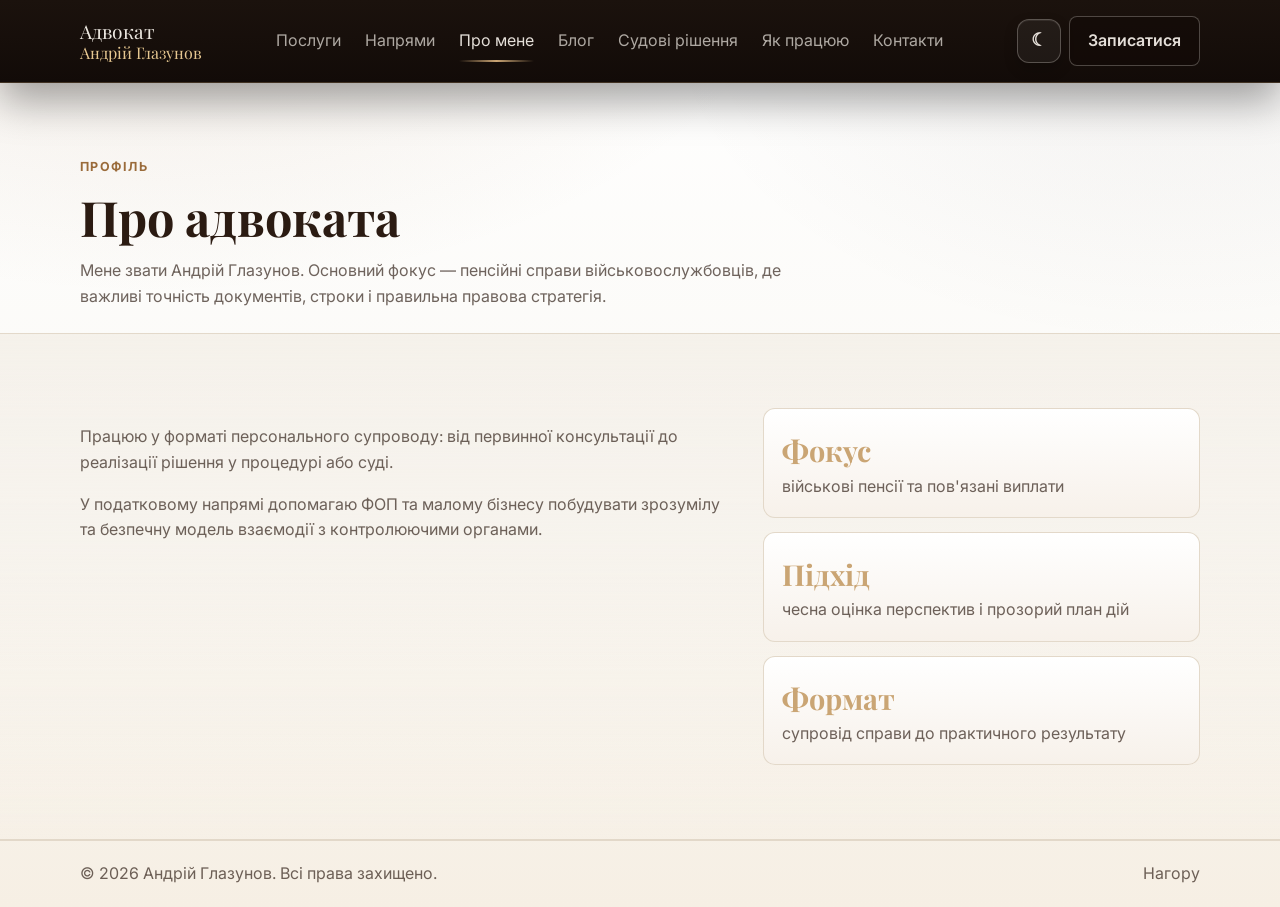
==== about.html @ ab592df2 "Add files via upload" ====
<!doctype html>
<html lang="uk">
<head>
  <meta charset="utf-8">
  <meta name="viewport" content="width=device-width, initial-scale=1">
  <title>Про мене | Андрій Глазунов</title>
  <meta name="description" content="Профіль адвоката Андрія Глазунова: фокус практики, підхід до роботи та професійні пріоритети.">
  <link rel="preconnect" href="https://fonts.googleapis.com">
  <link rel="preconnect" href="https://fonts.gstatic.com" crossorigin>
  <link href="https://fonts.googleapis.com/css2?family=Inter:wght@400;500;600;700&family=Playfair+Display:wght@600;700&display=swap" rel="stylesheet">
  <link rel="stylesheet" href="styles.css">
</head>
<body class="theme-day">
  <header class="header">
    <div class="container nav">
      <a href="index.html#top" class="brand">Адвокат<br><span>Андрій Глазунов</span></a>
      <nav class="menu" id="site-menu">
        <a href="services.html">Послуги</a>
        <a href="directions.html">Напрями</a>
        <a href="about.html" class="menu-active" aria-current="page">Про мене</a>
        <a href="blog.html">Блог</a>
        <a href="court-decisions.html">Судові рішення</a>
        <a href="process.html">Як працюю</a>
        <a href="contact.html">Контакти</a>
      </nav>
      <button class="menu-toggle" type="button" aria-label="Відкрити меню" aria-expanded="false" aria-controls="site-menu">⋯</button>
      <div class="nav-actions">
        <button class="btn btn-toggle" id="theme-toggle" type="button" aria-pressed="false" title="Перемкнути тему">Ніч</button>
        <a class="btn btn-light" href="contact.html">Записатися</a>
      </div>
    </div>
  </header>

  <main class="services-main" id="top">
    <section class="section services-hero">
      <div class="container services-intro">
        <p class="eyebrow">Профіль</p>
        <h1 class="services-title">Про адвоката</h1>
        <p class="services-lead">Мене звати Андрій Глазунов. Основний фокус — пенсійні справи військовослужбовців, де важливі точність документів, строки і правильна правова стратегія.</p>
      </div>
    </section>

    <section class="section muted">
      <div class="container about-grid">
        <div class="about-copy">
          <p>Працюю у форматі персонального супроводу: від первинної консультації до реалізації рішення у процедурі або суді.</p>
          <p>У податковому напрямі допомагаю ФОП та малому бізнесу побудувати зрозумілу та безпечну модель взаємодії з контролюючими органами.</p>
        </div>
        <div class="stats">
          <div>
            <strong>Фокус</strong>
            <span>військові пенсії та пов'язані виплати</span>
          </div>
          <div>
            <strong>Підхід</strong>
            <span>чесна оцінка перспектив і прозорий план дій</span>
          </div>
          <div>
            <strong>Формат</strong>
            <span>супровід справи до практичного результату</span>
          </div>
        </div>
      </div>
    </section>
  </main>

  <footer class="footer">
    <div class="container footer-inner">
      <p>&copy; <span id="year"></span> Андрій Глазунов. Всі права захищено.</p>
      <a href="#top">Нагору</a>
    </div>
  </footer>

  <script src="script.js"></script>
</body>
</html>
---- styles.css ----
:root {
  color-scheme: light;
  --accent: #9a6b3a;
  --accent-hover: #b07a42;
  --accent-2: #caa574;
  --ring: rgba(154, 107, 58, 0.35);
}

/* Day: dark header + light page */
body.theme-day {
  color-scheme: light;

  --page-text: #2b1b12;
  --page-muted: rgba(43, 27, 18, 0.68);
  --page-line: rgba(226, 215, 200, 0.95);
  --page-ink: #1a120d;

  --bg-a: #ffffff;
  --bg-b: #fbfaf7;
  --bg-c: #f6efe4;
  --bg-spot-1: rgba(154, 107, 58, 0.14);
  --bg-spot-2: rgba(43, 27, 18, 0.06);

  --surface: #ffffff;
  --surface-2: #f7f1ea;
  --border: rgba(226, 215, 200, 0.95);
  --shadow: rgba(43, 27, 18, 0.08);
  --shadow-soft: rgba(43, 27, 18, 0.06);

  --muted-band: rgba(243, 238, 230, 0.75);

  --hdr-bg: linear-gradient(180deg, #1b120d 0%, #120b08 100%);
  --hdr-border: rgba(202, 165, 116, 0.22);
  --hdr-text: rgba(246, 241, 234, 0.92);
  --hdr-muted: rgba(246, 241, 234, 0.68);
  --hdr-brand: rgba(246, 241, 234, 0.96);
  --hdr-brand-accent: #e7c891;
  --hdr-scrim: rgba(18, 11, 8, 0.62);
}

/* Night: dark header + darker page (still “two-tone” vs header) */
body.theme-night {
  color-scheme: dark;

  --page-text: rgba(246, 241, 234, 0.92);
  --page-muted: rgba(246, 241, 234, 0.68);
  --page-line: rgba(202, 165, 116, 0.18);
  --page-ink: rgba(246, 241, 234, 0.96);

  --bg-a: #0f0c0a;
  --bg-b: #15100d;
  --bg-c: #1b140f;
  --bg-spot-1: rgba(231, 200, 145, 0.10);
  --bg-spot-2: rgba(0, 0, 0, 0.35);

  --surface: rgba(255, 255, 255, 0.06);
  --surface-2: rgba(255, 255, 255, 0.085);
  --border: rgba(202, 165, 116, 0.18);
  --shadow: rgba(0, 0, 0, 0.45);
  --shadow-soft: rgba(0, 0, 0, 0.35);

  --muted-band: rgba(255, 255, 255, 0.04);

  --hdr-bg: linear-gradient(180deg, #120b08 0%, #0b0705 100%);
  --hdr-border: rgba(202, 165, 116, 0.22);
  --hdr-text: rgba(246, 241, 234, 0.92);
  --hdr-muted: rgba(246, 241, 234, 0.66);
  --hdr-brand: rgba(246, 241, 234, 0.96);
  --hdr-brand-accent: #e7c891;
  --hdr-scrim: rgba(18, 11, 8, 0.72);
}

* {
  box-sizing: border-box;
}

html {
  scroll-behavior: smooth;
}

body {
  margin: 0;
  font-family: Inter, Arial, sans-serif;
  color: var(--page-text);
  background:
    radial-gradient(1200px 700px at 12% -10%, var(--bg-spot-1), transparent 55%),
    radial-gradient(900px 600px at 92% 0%, var(--bg-spot-2), transparent 58%),
    linear-gradient(180deg, var(--bg-a) 0%, var(--bg-b) 46%, var(--bg-c) 100%);
  line-height: 1.6;
}

.container {
  width: min(1120px, calc(100% - 40px));
  margin: 0 auto;
}

.header {
  position: sticky;
  top: 0;
  z-index: 20;
  background: var(--hdr-bg);
  border-bottom: 1px solid var(--hdr-border);
  box-shadow: 0 18px 40px rgba(0, 0, 0, 0.35);
}

.nav {
  display: grid;
  grid-template-columns: auto 1fr auto;
  align-items: center;
  column-gap: 22px;
  min-height: 82px;
}

.brand {
  color: var(--hdr-brand);
  text-decoration: none;
  font-family: "Playfair Display", Georgia, serif;
  line-height: 1.05;
  font-size: 1.2rem;
}

.brand span {
  color: var(--hdr-brand-accent);
  font-size: 1rem;
}

.menu {
  display: flex;
  align-items: center;
  justify-content: center;
  min-width: 0;
  flex-wrap: wrap;
  gap: 24px;
}

.menu-toggle {
  display: none;
  width: 42px;
  height: 42px;
  border-radius: 10px;
  border: 1px solid rgba(246, 241, 234, 0.22);
  background: rgba(255, 255, 255, 0.06);
  color: var(--hdr-text);
  align-items: center;
  justify-content: center;
  font-size: 1.3rem;
  line-height: 1;
  cursor: pointer;
  transition: transform 0.24s ease, box-shadow 0.24s ease, border-color 0.24s ease;
}

.menu-toggle:hover {
  border-color: rgba(231, 200, 145, 0.45);
  transform: translateY(-2px) scale(1.02);
  box-shadow:
    0 12px 24px rgba(0, 0, 0, 0.28),
    inset 0 1px 0 rgba(255, 255, 255, 0.24),
    inset 0 -1px 0 rgba(0, 0, 0, 0.22);
}

.menu-toggle:focus-visible {
  outline: 2px solid rgba(231, 200, 145, 0.55);
  outline-offset: 2px;
}

.header .menu a {
  color: var(--hdr-muted);
  text-decoration: none;
  transition: color 0.2s ease;
}

.header .menu a:hover {
  color: var(--hdr-text);
}

.footer a {
  color: var(--page-muted);
  text-decoration: none;
  transition: color 0.2s ease;
}

.footer a:hover {
  color: var(--page-ink);
}

.btn {
  display: inline-flex;
  align-items: center;
  justify-content: center;
  border-radius: 8px;
  border: 1px solid transparent;
  text-decoration: none;
  font-weight: 600;
  padding: 11px 18px;
  transition: transform 0.24s ease, box-shadow 0.24s ease, border-color 0.24s ease, filter 0.24s ease, background 0.24s ease, color 0.24s ease;
  cursor: pointer;
  transform: translateY(0) scale(1);
}

.nav-actions {
  display: flex;
  align-items: center;
  justify-content: flex-end;
  gap: 8px;
  flex: 0 0 auto;
}

.btn-primary {
  background: linear-gradient(180deg, #a77440 0%, var(--accent) 55%, #8a5f34 100%);
  color: #fffaf3;
  box-shadow:
    0 10px 22px rgba(154, 107, 58, 0.26),
    inset 0 1px 0 rgba(255, 255, 255, 0.25),
    inset 0 -1px 0 rgba(78, 45, 20, 0.28);
}

.btn-primary:hover {
  background: linear-gradient(180deg, #b8834a 0%, var(--accent-hover) 55%, #965f33 100%);
  transform: translateY(-2px) scale(1.01);
  box-shadow:
    0 16px 32px rgba(154, 107, 58, 0.35),
    0 4px 10px rgba(0, 0, 0, 0.18),
    inset 0 1px 0 rgba(255, 255, 255, 0.35),
    inset 0 -1px 0 rgba(78, 45, 20, 0.34);
}

.btn-light {
  border-color: rgba(154, 107, 58, 0.35);
  color: var(--page-ink);
  background: rgba(255, 255, 255, 0.55);
}

.btn-light:hover,
.btn-ghost:hover {
  border-color: rgba(154, 107, 58, 0.65);
  color: var(--accent);
  transform: translateY(-2px) scale(1.01);
  box-shadow:
    0 14px 28px var(--shadow-soft),
    inset 0 1px 0 rgba(255, 255, 255, 0.32),
    inset 0 -1px 0 rgba(0, 0, 0, 0.08);
}

.btn-ghost {
  border-color: color-mix(in srgb, var(--page-line) 70%, transparent);
  color: var(--page-muted);
  background: color-mix(in srgb, var(--surface) 70%, transparent);
}

.header .btn-light {
  border-color: rgba(246, 241, 234, 0.26);
  color: var(--hdr-text);
  background: var(--hdr-scrim);
}

.header .btn-light:hover {
  border-color: rgba(231, 200, 145, 0.45);
  color: var(--hdr-text);
  transform: translateY(-2px) scale(1.01);
  box-shadow:
    0 14px 28px rgba(0, 0, 0, 0.28),
    inset 0 1px 0 rgba(255, 255, 255, 0.22),
    inset 0 -1px 0 rgba(0, 0, 0, 0.25);
}

.btn-toggle {
  width: 44px;
  min-width: 44px;
  height: 44px;
  padding: 0;
  border-radius: 12px;
  border-color: rgba(246, 241, 234, 0.26);
  color: var(--hdr-text);
  font-size: 1.12rem;
  font-weight: 700;
  line-height: 1;
  background: rgba(255, 255, 255, 0.05);
  box-shadow:
    inset 0 1px 0 rgba(255, 255, 255, 0.08),
    0 6px 14px rgba(0, 0, 0, 0.2);
}

.btn-toggle[aria-pressed="true"] {
  background: rgba(231, 200, 145, 0.14);
  border-color: rgba(231, 200, 145, 0.48);
  color: #f9deb0;
  box-shadow:
    inset 0 1px 0 rgba(255, 255, 255, 0.12),
    0 8px 18px rgba(0, 0, 0, 0.24);
}

.btn-toggle:hover {
  border-color: rgba(231, 200, 145, 0.45);
  transform: translateY(-1px);
  box-shadow:
    0 10px 20px rgba(0, 0, 0, 0.24),
    inset 0 1px 0 rgba(255, 255, 255, 0.1);
}

.btn-toggle:focus-visible {
  outline: 2px solid rgba(231, 200, 145, 0.55);
  outline-offset: 2px;
}

.btn:active,
.menu-toggle:active {
  transform: translateY(0) scale(0.99);
  box-shadow:
    inset 0 2px 6px rgba(0, 0, 0, 0.18),
    0 4px 10px rgba(0, 0, 0, 0.16);
}

.hero {
  padding: 64px 0 56px;
}

.hero-grid {
  display: grid;
  grid-template-columns: 1.15fr 0.85fr;
  gap: 34px;
  align-items: center;
}

.hero-copy {
  min-width: 0;
}

.hero-panel {
  position: relative;
  padding: 28px 28px 26px;
  border-radius: 18px;
  border: 1px solid var(--border);
  background:
    radial-gradient(900px 420px at 10% 0%, color-mix(in srgb, var(--accent-2) 18%, transparent), transparent 55%),
    linear-gradient(180deg, color-mix(in srgb, var(--surface) 92%, transparent) 0%, var(--surface) 55%, var(--surface-2) 100%);
  box-shadow: 0 26px 70px var(--shadow-soft);
  overflow: hidden;
}

.hero-panel::before {
  content: "";
  position: absolute;
  inset: 0;
  pointer-events: none;
  background: linear-gradient(135deg, rgba(231, 200, 145, 0.22), transparent 38%, transparent 62%, rgba(154, 107, 58, 0.10));
  opacity: 0.55;
}

.hero-panel > * {
  position: relative;
}

.hero-kicker {
  margin: -2px 0 14px;
  color: color-mix(in srgb, var(--page-text) 72%, transparent);
  font-weight: 650;
  letter-spacing: 0.02em;
}

.hero-title {
  margin: 0 0 14px;
  font-family: "Playfair Display", Georgia, serif;
  font-weight: 700;
  line-height: 1.08;
  font-size: clamp(2.2rem, 4.2vw, 3.7rem);
  letter-spacing: -0.02em;
}

.hero-subtitle {
  margin: 0 0 18px;
  max-width: 62ch;
  color: var(--page-muted);
  font-size: 1.05rem;
  line-height: 1.75;
}

.hero-chips {
  display: flex;
  flex-wrap: wrap;
  gap: 10px;
  margin: 0 0 18px;
}

.chip {
  display: inline-flex;
  align-items: center;
  gap: 8px;
  padding: 8px 12px;
  border-radius: 999px;
  border: 1px solid color-mix(in srgb, var(--border) 85%, transparent);
  background: color-mix(in srgb, var(--surface) 70%, transparent);
  color: color-mix(in srgb, var(--page-text) 78%, transparent);
  font-size: 0.92rem;
  font-weight: 600;
}

.hero-visual {
  justify-self: end;
  width: min(420px, 100%);
}

.hero-frame {
  position: relative;
  padding: 14px;
  border-radius: 20px;
  border: 1px solid color-mix(in srgb, var(--border) 90%, transparent);
  background:
    radial-gradient(500px 260px at 30% 10%, rgba(231, 200, 145, 0.22), transparent 60%),
    linear-gradient(180deg, var(--surface) 0%, var(--surface-2) 100%);
  box-shadow: 0 30px 80px var(--shadow);
}

.hero-frame::after {
  content: "";
  position: absolute;
  inset: 10px;
  border-radius: 16px;
  pointer-events: none;
  box-shadow: inset 0 0 0 1px color-mix(in srgb, var(--accent-2) 35%, transparent);
  opacity: 0.55;
}

.hero-frame img {
  display: block;
  width: 100%;
  height: min(560px, 72vh);
  object-fit: cover;
  object-position: center 18%;
  border-radius: 14px;
  filter: saturate(0.95) contrast(1.03);
}

.hero-frame-caption {
  display: flex;
  align-items: baseline;
  justify-content: space-between;
  gap: 12px;
  margin-top: 12px;
  padding: 0 6px 2px;
}

.hero-frame-name {
  font-family: "Playfair Display", Georgia, serif;
  font-weight: 700;
  letter-spacing: -0.01em;
  color: var(--page-ink);
}

.hero-frame-role {
  color: var(--page-muted);
  font-weight: 650;
  letter-spacing: 0.06em;
  text-transform: uppercase;
  font-size: 0.78rem;
}

.eyebrow {
  margin: 0 0 10px;
  color: var(--accent);
  letter-spacing: 0.12em;
  text-transform: uppercase;
  font-size: 0.78rem;
  font-weight: 700;
}

.services-intro h2 {
  margin-bottom: 12px;
}

.services-lead {
  max-width: 74ch;
  color: var(--page-muted);
  margin: 0;
}

.services-cards {
  margin-top: 22px;
}

.services-cards .card h3 {
  color: var(--page-ink);
}

h1,
h2,
h3 {
  margin: 0 0 14px;
  line-height: 1.22;
}

h1,
h2 {
  font-family: "Playfair Display", Georgia, serif;
  font-weight: 700;
}

h1 {
  font-size: clamp(2rem, 3.6vw, 3.3rem);
}

h2 {
  font-size: clamp(1.5rem, 2.8vw, 2.2rem);
}

.lead {
  max-width: 58ch;
  color: var(--page-muted);
  margin-bottom: 26px;
}

.hero-actions {
  display: flex;
  flex-wrap: wrap;
  gap: 12px;
}

.section {
  padding: 74px 0;
}

.muted {
  background: linear-gradient(180deg, var(--muted-band) 0%, transparent 100%);
  border-top: 1px solid var(--page-line);
  border-bottom: 1px solid var(--page-line);
}

.cards {
  margin-top: 26px;
  display: grid;
  grid-template-columns: repeat(2, 1fr);
  gap: 18px;
}

.card {
  padding: 24px;
  border: 1px solid var(--border);
  border-radius: 12px;
  background: var(--surface);
  box-shadow: 0 14px 34px var(--shadow-soft);
}

.card p {
  margin: 0;
  color: var(--page-muted);
}

.about-grid {
  display: grid;
  grid-template-columns: 1.2fr 0.8fr;
  gap: 28px;
}

.about-grid p,
.about-copy p {
  color: var(--page-muted);
}

.stats {
  display: grid;
  gap: 14px;
}

.stats div {
  background: linear-gradient(180deg, var(--surface) 0%, var(--surface-2) 100%);
  border: 1px solid var(--border);
  border-radius: 12px;
  padding: 18px;
}

.stats strong {
  display: block;
  font-size: 1.8rem;
  font-family: "Playfair Display", Georgia, serif;
  color: var(--accent-2);
}

.stats span {
  color: var(--page-muted);
}

.timeline {
  margin: 22px 0 0;
  padding-left: 0;
  list-style: none;
  border-left: 2px solid var(--ring);
}

.timeline li {
  position: relative;
  margin-left: 14px;
  padding: 0 0 18px 18px;
  color: var(--page-muted);
}

.timeline li::before {
  content: "";
  position: absolute;
  left: -23px;
  top: 8px;
  width: 10px;
  height: 10px;
  border-radius: 50%;
  background: linear-gradient(180deg, #b8834a 0%, var(--accent) 100%);
  box-shadow: 0 0 0 4px rgba(154, 107, 58, 0.12);
}

.contact {
  padding-bottom: 86px;
}

.contact-grid {
  display: grid;
  grid-template-columns: 1fr 1fr;
  gap: 28px;
}

.contacts {
  margin: 18px 0 0;
  padding-left: 18px;
  color: var(--page-muted);
}

.contacts a {
  color: var(--page-text);
}

.form {
  background: linear-gradient(180deg, var(--surface) 0%, var(--surface-2) 100%);
  border: 1px solid var(--border);
  border-radius: 12px;
  padding: 22px;
  box-shadow: 0 18px 46px var(--shadow);
}

.form label {
  display: block;
  color: var(--page-muted);
  font-size: 0.95rem;
  margin-bottom: 12px;
}

input,
textarea {
  margin-top: 6px;
  width: 100%;
  background: var(--surface);
  border: 1px solid var(--border);
  color: var(--page-text);
  border-radius: 8px;
  padding: 10px 12px;
  font: inherit;
}

input:focus,
textarea:focus {
  border-color: var(--accent);
  outline: none;
}

.form-note {
  min-height: 1.2rem;
  margin: 12px 0 0;
  font-size: 0.92rem;
  color: var(--page-muted);
}

.hp-field {
  position: absolute;
  width: 1px;
  height: 1px;
  padding: 0;
  margin: -1px;
  overflow: hidden;
  clip: rect(0, 0, 0, 0);
  white-space: nowrap;
  border: 0;
}

.footer {
  border-top: 1px solid var(--page-line);
  padding: 20px 0;
}

.footer-inner {
  display: flex;
  align-items: center;
  justify-content: space-between;
  gap: 16px;
}

.footer p {
  margin: 0;
  color: var(--page-muted);
}

.menu a.menu-active {
  color: var(--hdr-text);
  position: relative;
}

.menu a.menu-active::after {
  content: "";
  position: absolute;
  left: 0;
  right: 0;
  bottom: -8px;
  height: 2px;
  border-radius: 999px;
  background: linear-gradient(90deg, transparent, var(--accent-2), transparent);
}

.blog-main {
  min-height: 70vh;
}

.blog-hero {
  padding-bottom: 24px;
}

.blog-title {
  margin: 0 0 12px;
  font-family: "Playfair Display", Georgia, serif;
  font-size: clamp(2rem, 3.8vw, 3.2rem);
}

.blog-lead {
  max-width: 70ch;
  margin: 0;
  color: var(--page-muted);
}

.blog-grid {
  display: grid;
  grid-template-columns: repeat(2, 1fr);
  gap: 20px;
}

.blog-card {
  background: linear-gradient(180deg, var(--surface) 0%, var(--surface-2) 100%);
  border: 1px solid var(--border);
  border-radius: 14px;
  padding: 24px;
  box-shadow: 0 14px 34px var(--shadow-soft);
}

.blog-card h2 {
  margin: 0 0 10px;
  font-size: clamp(1.2rem, 2.3vw, 1.55rem);
}

.blog-card p {
  margin: 0 0 12px;
  color: var(--page-muted);
}

.blog-meta {
  margin: 0 0 8px;
  font-size: 0.86rem;
  letter-spacing: 0.06em;
  text-transform: uppercase;
  color: var(--accent);
  font-weight: 700;
}

.blog-link {
  color: var(--accent);
  text-decoration: none;
  font-weight: 700;
}

.blog-link:hover {
  color: var(--accent-hover);
}

.article-main {
  min-height: 70vh;
}

.article-wrap {
  max-width: 840px;
  background: linear-gradient(180deg, var(--surface) 0%, var(--surface-2) 100%);
  border: 1px solid var(--border);
  border-radius: 16px;
  padding: 26px;
  box-shadow: 0 18px 46px var(--shadow-soft);
}

.article-title {
  margin: 0 0 14px;
  font-family: "Playfair Display", Georgia, serif;
  font-size: clamp(1.9rem, 3.6vw, 3rem);
  line-height: 1.2;
  color: var(--page-ink);
}

.article-lead {
  margin: 0 0 20px;
  color: var(--page-muted);
  font-size: 1.06rem;
}

.article-wrap h2 {
  margin: 22px 0 8px;
  font-size: clamp(1.15rem, 2.2vw, 1.45rem);
}

.article-wrap p {
  margin: 0 0 8px;
  color: var(--page-muted);
}

.article-actions {
  margin-top: 22px;
  display: flex;
  gap: 10px;
  flex-wrap: wrap;
}

.services-main {
  min-height: 70vh;
}

.services-hero {
  padding-bottom: 24px;
}

.services-title {
  margin: 0 0 12px;
  font-family: "Playfair Display", Georgia, serif;
  font-size: clamp(2rem, 3.8vw, 3.2rem);
}

.services-section {
  padding-top: 8px;
}

.services-grid {
  display: grid;
  grid-template-columns: repeat(2, 1fr);
  gap: 20px;
}

.service-card {
  background: linear-gradient(180deg, var(--surface) 0%, var(--surface-2) 100%);
}

.service-card h2 {
  margin: 0 0 10px;
  font-size: clamp(1.2rem, 2.3vw, 1.55rem);
}

.service-card p {
  color: var(--page-muted);
}

.service-list {
  margin: 14px 0 0;
  padding-left: 20px;
  color: var(--page-muted);
}

.service-list li {
  margin-bottom: 7px;
}

.decisions-main {
  min-height: 70vh;
}

.decisions-grid {
  display: grid;
  grid-template-columns: repeat(2, 1fr);
  gap: 20px;
}

.decision-card h2 {
  margin: 0 0 10px;
  font-size: clamp(1.15rem, 2.2vw, 1.45rem);
}

.decision-card p {
  margin: 0 0 12px;
  color: var(--page-muted);
}

.services-cta {
  margin-top: 24px;
  padding: 22px;
  border: 1px solid var(--border);
  border-radius: 14px;
  background: linear-gradient(180deg, var(--surface) 0%, var(--surface-2) 100%);
  box-shadow: 0 14px 34px var(--shadow-soft);
  display: flex;
  align-items: center;
  justify-content: space-between;
  gap: 14px;
  flex-wrap: wrap;
  width: min(1120px, calc(100% - 40px));
  margin: 2rem auto 0;
}

.services-cta p {
  margin: 0;
  color: var(--page-muted);
  max-width: 70ch;
}

@media (max-width: 920px) {
  .nav {
    grid-template-columns: 1fr auto auto;
    position: relative;
    align-items: center;
    min-height: 72px;
    padding: 12px 0;
    column-gap: 10px;
  }

  .menu {
    display: none;
    position: absolute;
    top: calc(100% + 8px);
    right: 0;
    z-index: 25;
    width: min(320px, calc(100vw - 40px));
    flex-direction: column;
    gap: 2px;
    padding: 10px;
    border: 1px solid var(--hdr-border);
    border-radius: 12px;
    background: var(--hdr-bg);
    box-shadow: 0 18px 40px rgba(0, 0, 0, 0.35);
  }

  .menu.is-open {
    display: flex;
  }

  .header .menu a {
    padding: 8px 10px;
    border-radius: 8px;
  }

  .header .menu a:hover {
    background: rgba(255, 255, 255, 0.06);
  }

  .nav-actions {
    margin-left: 0;
  }

  .menu-toggle {
    display: inline-flex;
  }

  .header .btn-light {
    display: none;
  }

  .hero-grid,
  .about-grid,
  .contact-grid {
    grid-template-columns: 1fr;
  }

  .hero-visual {
    justify-self: stretch;
    width: 100%;
  }

  .hero-panel {
    padding: 22px 20px 20px;
  }

  .hero-frame img {
    height: 460px;
  }

  .cards {
    grid-template-columns: 1fr;
  }

  .blog-grid {
    grid-template-columns: 1fr;
  }

  .article-wrap {
    padding: 20px;
  }

  .services-grid {
    grid-template-columns: 1fr;
  }

  .decisions-grid {
    grid-template-columns: 1fr;
  }
}
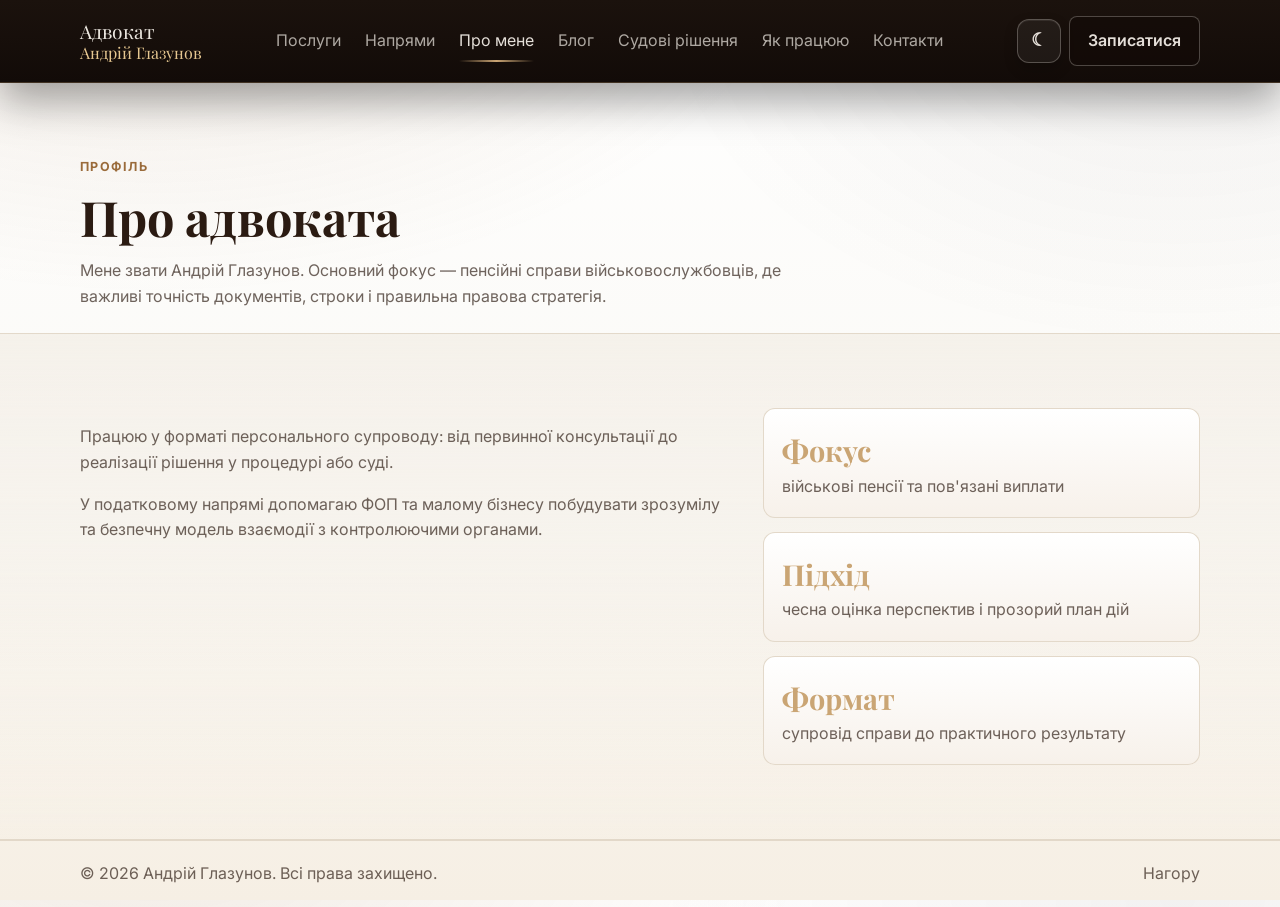
==== commit 9bd497d5: "Add files via upload" ====
--- a/about.html
+++ b/about.html
@@ -9,6 +9,8 @@
   <link rel="preconnect" href="https://fonts.gstatic.com" crossorigin>
   <link href="https://fonts.googleapis.com/css2?family=Inter:wght@400;500;600;700&family=Playfair+Display:wght@600;700&display=swap" rel="stylesheet">
   <link rel="stylesheet" href="styles.css">
+  <link rel="icon" href="images/znachok.png" type="image/png">
+  <link rel="apple-touch-icon" href="images/znachok.png">
 </head>
 <body class="theme-day">
   <header class="header">
--- a/styles.css
+++ b/styles.css
@@ -76,10 +76,14 @@
 
 html {
   scroll-behavior: smooth;
+  height: 100%;
 }
 
 body {
   margin: 0;
+  min-height: 100%;
+  display: flex;
+  flex-direction: column;
   font-family: Inter, Arial, sans-serif;
   color: var(--page-text);
   background:
@@ -89,6 +93,10 @@
   line-height: 1.6;
 }
 
+body > main {
+  flex: 1 0 auto;
+}
+
 .container {
   width: min(1120px, calc(100% - 40px));
   margin: 0 auto;
@@ -98,6 +106,7 @@
   position: sticky;
   top: 0;
   z-index: 20;
+  flex-shrink: 0;
   background: var(--hdr-bg);
   border-bottom: 1px solid var(--hdr-border);
   box-shadow: 0 18px 40px rgba(0, 0, 0, 0.35);
@@ -677,6 +686,8 @@
 }
 
 .footer {
+  flex-shrink: 0;
+  margin-top: auto;
   border-top: 1px solid var(--page-line);
   padding: 20px 0;
 }
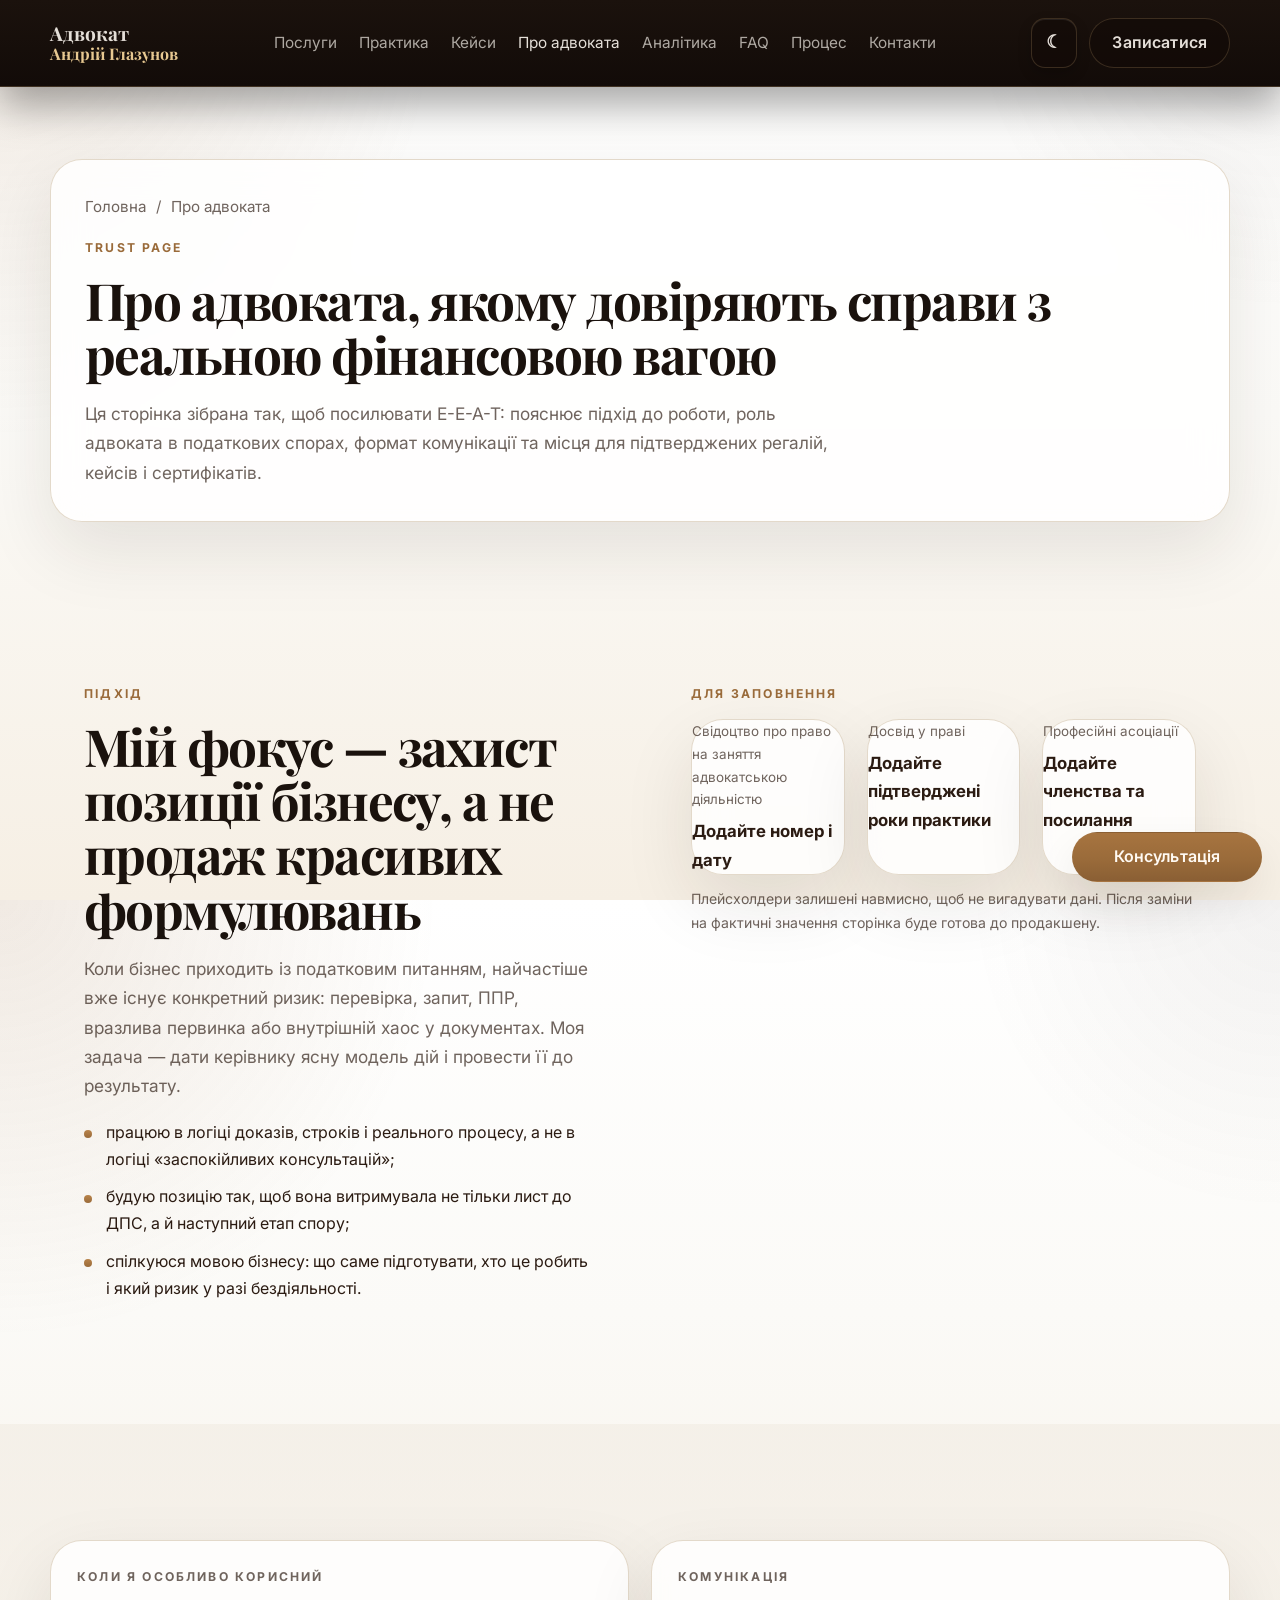
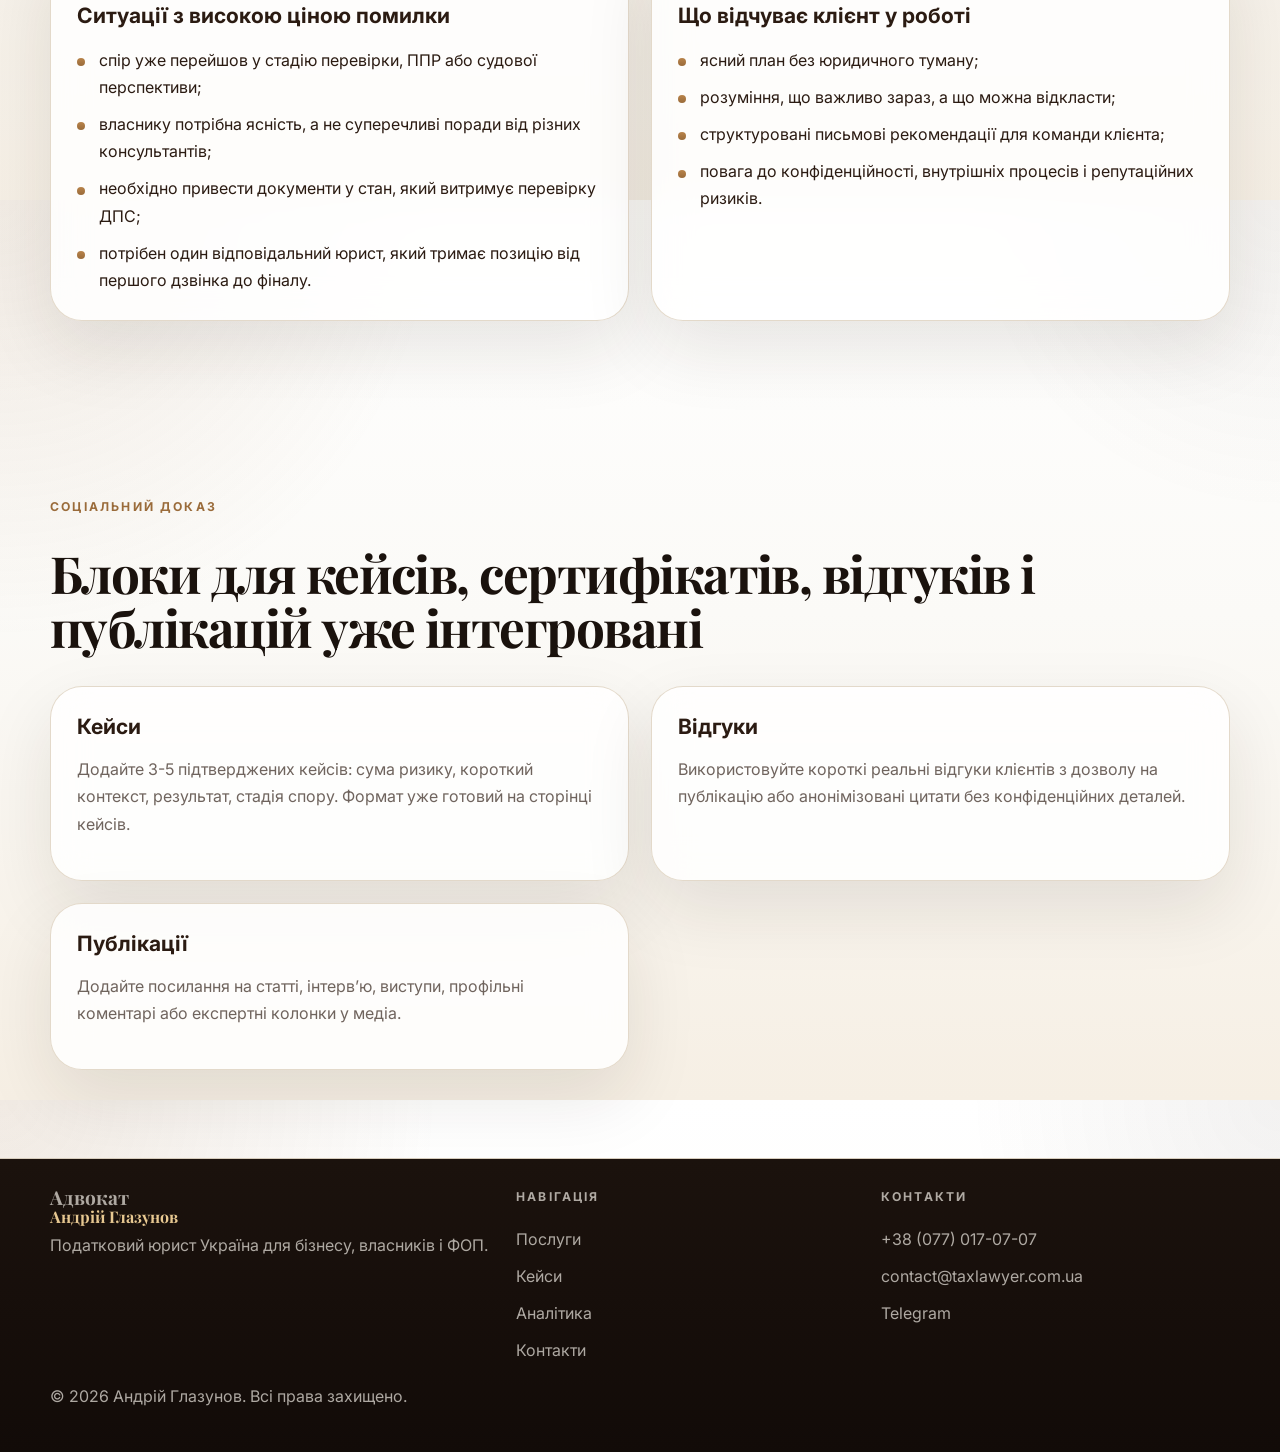
==== commit 5aafb07d: "Refresh the tax lawyer site for the 2026 launch. Align the public site with the new brand, theme con" ====
--- a/about.html
+++ b/about.html
@@ -3,64 +3,152 @@
 <head>
   <meta charset="utf-8">
   <meta name="viewport" content="width=device-width, initial-scale=1">
-  <title>Про мене | Андрій Глазунов</title>
-  <meta name="description" content="Профіль адвоката Андрія Глазунова: фокус практики, підхід до роботи та професійні пріоритети.">
+  <title>Про адвоката | Податковий юрист Україна</title>
+  <meta name="description" content="Про адвоката Андрія Глазунова: підхід до податкових спорів, робота з бізнесом, довіра, комунікація та блоки для сертифікатів, кейсів і професійних підтверджень.">
+  <meta name="robots" content="index,follow">
+  <link rel="canonical" href="https://taxlawyer.com.ua/about.html">
+  <meta property="og:locale" content="uk_UA">
+  <meta property="og:type" content="website">
+  <meta property="og:title" content="Про адвоката | Податковий юрист Україна">
+  <meta property="og:description" content="Підхід до податкових спорів, робота з власниками бізнесу та premium-комунікація без перевантаження формальностями.">
+  <meta property="og:url" content="https://taxlawyer.com.ua/about.html">
+  <meta property="og:image" content="https://taxlawyer.com.ua/images/advocate.jpg">
+  <meta property="twitter:card" content="summary_large_image">
+  <meta property="twitter:title" content="Про адвоката | Податковий юрист Україна">
+  <meta property="twitter:description" content="Довіра, процес і податкова стратегія для бізнесу та ФОП.">
+  <meta property="twitter:image" content="https://taxlawyer.com.ua/images/advocate.jpg">
   <link rel="preconnect" href="https://fonts.googleapis.com">
   <link rel="preconnect" href="https://fonts.gstatic.com" crossorigin>
-  <link href="https://fonts.googleapis.com/css2?family=Inter:wght@400;500;600;700&family=Playfair+Display:wght@600;700&display=swap" rel="stylesheet">
+  <link href="https://fonts.googleapis.com/css2?family=Inter:wght@400;500;600;700;800&family=Playfair+Display:wght@600;700&display=swap" rel="stylesheet">
   <link rel="stylesheet" href="styles.css">
   <link rel="icon" href="images/znachok.png" type="image/png">
   <link rel="apple-touch-icon" href="images/znachok.png">
+  <script type="application/ld+json">
+  {
+    "@context": "https://schema.org",
+    "@type": "LegalService",
+    "name": "Андрій Глазунов | Податковий адвокат",
+    "url": "https://taxlawyer.com.ua/about.html",
+    "telephone": "+380770170707",
+    "email": "contact@taxlawyer.com.ua",
+    "areaServed": ["Київ", "Україна"],
+    "description": "Податковий юрист Україна для бізнесу, власників та ФОП."
+  }
+  </script>
 </head>
-<body class="theme-day">
+<body class="premium-site theme-day">
+  <a class="skip-link" href="#main-content">Перейти до контенту</a>
+
   <header class="header">
     <div class="container nav">
-      <a href="index.html#top" class="brand">Адвокат<br><span>Андрій Глазунов</span></a>
-      <nav class="menu" id="site-menu">
+      <a href="index.html" class="brand">Адвокат<span>Андрій Глазунов</span></a>
+      <nav class="menu" id="site-menu" aria-label="Головна навігація">
         <a href="services.html">Послуги</a>
-        <a href="directions.html">Напрями</a>
-        <a href="about.html" class="menu-active" aria-current="page">Про мене</a>
-        <a href="blog.html">Блог</a>
-        <a href="court-decisions.html">Судові рішення</a>
-        <a href="process.html">Як працюю</a>
+        <a href="directions.html">Практика</a>
+        <a href="court-decisions.html">Кейси</a>
+        <a href="about.html" aria-current="page">Про адвоката</a>
+        <a href="blog.html">Аналітика</a>
+        <a href="faq.html">FAQ</a>
+        <a href="process.html">Процес</a>
         <a href="contact.html">Контакти</a>
       </nav>
-      <button class="menu-toggle" type="button" aria-label="Відкрити меню" aria-expanded="false" aria-controls="site-menu">⋯</button>
+      <button class="menu-toggle" type="button" aria-label="Відкрити меню" aria-expanded="false" aria-controls="site-menu">≡</button>
       <div class="nav-actions">
-        <button class="btn btn-toggle" id="theme-toggle" type="button" aria-pressed="false" title="Перемкнути тему">Ніч</button>
-        <a class="btn btn-light" href="contact.html">Записатися</a>
+        <button class="btn btn-toggle" id="theme-toggle" type="button" aria-pressed="false" aria-label="Увімкнути нічну тему" title="Увімкнути нічну тему">Ніч</button>
+        <a class="btn btn-light" href="contact.html#consultation-form">Записатися</a>
       </div>
     </div>
   </header>
 
-  <main class="services-main" id="top">
-    <section class="section services-hero">
-      <div class="container services-intro">
-        <p class="eyebrow">Профіль</p>
-        <h1 class="services-title">Про адвоката</h1>
-        <p class="services-lead">Мене звати Андрій Глазунов. Основний фокус — пенсійні справи військовослужбовців, де важливі точність документів, строки і правильна правова стратегія.</p>
+  <main id="main-content">
+    <section class="page-hero">
+      <div class="container">
+        <div class="panel">
+          <div class="breadcrumbs"><a href="index.html">Головна</a><span>/</span><span>Про адвоката</span></div>
+          <p class="eyebrow">Trust page</p>
+          <h1 class="page-title">Про адвоката, якому довіряють справи з реальною фінансовою вагою</h1>
+          <p class="page-lead">Ця сторінка зібрана так, щоб посилювати E-E-A-T: пояснює підхід до роботи, роль адвоката в податкових спорах, формат комунікації та місця для підтверджених регалій, кейсів і сертифікатів.</p>
+        </div>
       </div>
     </section>
 
-    <section class="section muted">
-      <div class="container about-grid">
-        <div class="about-copy">
-          <p>Працюю у форматі персонального супроводу: від первинної консультації до реалізації рішення у процедурі або суді.</p>
-          <p>У податковому напрямі допомагаю ФОП та малому бізнесу побудувати зрозумілу та безпечну модель взаємодії з контролюючими органами.</p>
+    <section class="section">
+      <div class="container profile-grid">
+        <div class="profile-panel">
+          <p class="eyebrow">Підхід</p>
+          <h2 class="section-title">Мій фокус — захист позиції бізнесу, а не продаж красивих формулювань</h2>
+          <p class="section-lead">Коли бізнес приходить із податковим питанням, найчастіше вже існує конкретний ризик: перевірка, запит, ППР, вразлива первинка або внутрішній хаос у документах. Моя задача — дати керівнику ясну модель дій і провести її до результату.</p>
+          <ul class="check-list">
+            <li>працюю в логіці доказів, строків і реального процесу, а не в логіці «заспокійливих консультацій»;</li>
+            <li>будую позицію так, щоб вона витримувала не тільки лист до ДПС, а й наступний етап спору;</li>
+            <li>спілкуюся мовою бізнесу: що саме підготувати, хто це робить і який ризик у разі бездіяльності.</li>
+          </ul>
         </div>
-        <div class="stats">
-          <div>
-            <strong>Фокус</strong>
-            <span>військові пенсії та пов'язані виплати</span>
+        <div class="profile-panel">
+          <p class="eyebrow">Для заповнення</p>
+          <div class="inline-grid">
+            <article class="trust-card">
+              <span class="trust-label">Свідоцтво про право на заняття адвокатською діяльністю</span>
+              <span class="trust-value">Додайте номер і дату</span>
+            </article>
+            <article class="trust-card">
+              <span class="trust-label">Досвід у праві</span>
+              <span class="trust-value">Додайте підтверджені роки практики</span>
+            </article>
+            <article class="trust-card">
+              <span class="trust-label">Професійні асоціації</span>
+              <span class="trust-value">Додайте членства та посилання</span>
+            </article>
           </div>
-          <div>
-            <strong>Підхід</strong>
-            <span>чесна оцінка перспектив і прозорий план дій</span>
-          </div>
-          <div>
-            <strong>Формат</strong>
-            <span>супровід справи до практичного результату</span>
-          </div>
+          <p class="placeholder-note">Плейсхолдери залишені навмисно, щоб не вигадувати дані. Після заміни на фактичні значення сторінка буде готова до продакшену.</p>
+        </div>
+      </div>
+    </section>
+
+    <section class="section section-soft">
+      <div class="container split-list">
+        <article class="resource-card">
+          <p class="eyebrow">Коли я особливо корисний</p>
+          <h3>Ситуації з високою ціною помилки</h3>
+          <ul class="article-list">
+            <li>спір уже перейшов у стадію перевірки, ППР або судової перспективи;</li>
+            <li>власнику потрібна ясність, а не суперечливі поради від різних консультантів;</li>
+            <li>необхідно привести документи у стан, який витримує перевірку ДПС;</li>
+            <li>потрібен один відповідальний юрист, який тримає позицію від першого дзвінка до фіналу.</li>
+          </ul>
+        </article>
+        <article class="resource-card">
+          <p class="eyebrow">Комунікація</p>
+          <h3>Що відчуває клієнт у роботі</h3>
+          <ul class="article-list">
+            <li>ясний план без юридичного туману;</li>
+            <li>розуміння, що важливо зараз, а що можна відкласти;</li>
+            <li>структуровані письмові рекомендації для команди клієнта;</li>
+            <li>повага до конфіденційності, внутрішніх процесів і репутаційних ризиків.</li>
+          </ul>
+        </article>
+      </div>
+    </section>
+
+    <section class="section">
+      <div class="container">
+        <div class="section-header">
+          <p class="eyebrow">Соціальний доказ</p>
+          <h2 class="section-title">Блоки для кейсів, сертифікатів, відгуків і публікацій уже інтегровані</h2>
+        </div>
+        <div class="services-grid">
+          <article class="resource-card">
+            <h3>Кейси</h3>
+            <p>Додайте 3-5 підтверджених кейсів: сума ризику, короткий контекст, результат, стадія спору. Формат уже готовий на сторінці кейсів.</p>
+          </article>
+          <article class="resource-card">
+            <h3>Відгуки</h3>
+            <p>Використовуйте короткі реальні відгуки клієнтів з дозволу на публікацію або анонімізовані цитати без конфіденційних деталей.</p>
+          </article>
+          <article class="resource-card">
+            <h3>Публікації</h3>
+            <p>Додайте посилання на статті, інтерв’ю, виступи, профільні коментарі або експертні колонки у медіа.</p>
+          </article>
         </div>
       </div>
     </section>
@@ -68,11 +156,34 @@
 
   <footer class="footer">
     <div class="container footer-inner">
-      <p>&copy; <span id="year"></span> Андрій Глазунов. Всі права захищено.</p>
-      <a href="#top">Нагору</a>
+      <div class="footer-grid">
+        <div>
+          <a href="index.html" class="brand">Адвокат<span>Андрій Глазунов</span></a>
+          <p>Податковий юрист Україна для бізнесу, власників і ФОП.</p>
+        </div>
+        <div>
+          <p class="eyebrow">Навігація</p>
+          <nav class="footer-nav" aria-label="Footer navigation">
+            <a href="services.html">Послуги</a>
+            <a href="court-decisions.html">Кейси</a>
+            <a href="blog.html">Аналітика</a>
+            <a href="contact.html">Контакти</a>
+          </nav>
+        </div>
+        <div>
+          <p class="eyebrow">Контакти</p>
+          <nav class="footer-nav" aria-label="Footer contacts">
+            <a href="tel:+380770170707">+38 (077) 017-07-07</a>
+            <a href="mailto:contact@taxlawyer.com.ua">contact@taxlawyer.com.ua</a>
+            <a href="https://t.me/taxlawyer_ua" target="_blank" rel="noopener noreferrer">Telegram</a>
+          </nav>
+        </div>
+      </div>
+      <p>&copy; <span data-current-year></span> Андрій Глазунов. Всі права захищено.</p>
     </div>
   </footer>
 
+  <a class="btn btn-primary floating-cta" href="contact.html#consultation-form">Консультація</a>
   <script src="script.js"></script>
 </body>
 </html>
--- a/styles.css
+++ b/styles.css
@@ -1006,3 +1006,991 @@
     grid-template-columns: 1fr;
   }
 }
+
+/* Premium 2026 refresh */
+body.premium-site {
+  --accent: #9a6b3a;
+  --accent-hover: #b07a42;
+  --accent-strong: #8a5f34;
+  --accent-soft: #f7f1ea;
+  --accent-2: #caa574;
+  --radius-xl: 32px;
+  --radius-lg: 24px;
+  --radius-md: 18px;
+  margin: 0;
+  color: var(--text);
+  background:
+    radial-gradient(circle at top left, rgba(154, 107, 58, 0.14), transparent 28%),
+    radial-gradient(circle at top right, rgba(43, 27, 18, 0.06), transparent 20%),
+    linear-gradient(180deg, var(--bg) 0%, var(--bg-soft) 46%, var(--bg-deep) 100%);
+  font-family: Inter, Arial, sans-serif;
+  line-height: 1.7;
+}
+
+body.premium-site.theme-day {
+  color-scheme: light;
+  --bg: #ffffff;
+  --bg-soft: #fbfaf7;
+  --bg-deep: #f6efe4;
+  --surface: rgba(255, 255, 255, 0.84);
+  --surface-strong: #ffffff;
+  --surface-soft: #f7f1ea;
+  --surface-dark: #1b120d;
+  --surface-dark-2: #120b08;
+  --line: rgba(226, 215, 200, 0.95);
+  --line-strong: rgba(202, 165, 116, 0.22);
+  --text: #2b1b12;
+  --text-strong: #1a120d;
+  --muted: rgba(43, 27, 18, 0.68);
+  --header-text: rgba(246, 241, 234, 0.92);
+  --header-muted: rgba(246, 241, 234, 0.68);
+  --header-brand-accent: #e7c891;
+  --header-scrim: rgba(18, 11, 8, 0.62);
+  --header-border: rgba(202, 165, 116, 0.22);
+  --header-bg: linear-gradient(180deg, #1b120d 0%, #120b08 100%);
+  --soft-band: rgba(243, 238, 230, 0.78);
+  --ring-soft: rgba(154, 107, 58, 0.12);
+  --shadow: 0 28px 70px rgba(43, 27, 18, 0.10);
+  --shadow-soft: 0 18px 40px rgba(43, 27, 18, 0.08);
+}
+
+body.premium-site.theme-night {
+  color-scheme: dark;
+  --bg: #0f0c0a;
+  --bg-soft: #15100d;
+  --bg-deep: #1b140f;
+  --surface: rgba(255, 255, 255, 0.06);
+  --surface-strong: rgba(255, 255, 255, 0.08);
+  --surface-soft: rgba(255, 255, 255, 0.10);
+  --surface-dark: #120b08;
+  --surface-dark-2: #0b0705;
+  --line: rgba(202, 165, 116, 0.18);
+  --line-strong: rgba(202, 165, 116, 0.26);
+  --text: rgba(246, 241, 234, 0.92);
+  --text-strong: rgba(246, 241, 234, 0.96);
+  --muted: rgba(246, 241, 234, 0.68);
+  --header-text: rgba(246, 241, 234, 0.92);
+  --header-muted: rgba(246, 241, 234, 0.66);
+  --header-brand-accent: #e7c891;
+  --header-scrim: rgba(18, 11, 8, 0.72);
+  --header-border: rgba(202, 165, 116, 0.22);
+  --header-bg: linear-gradient(180deg, #120b08 0%, #0b0705 100%);
+  --soft-band: rgba(255, 255, 255, 0.04);
+  --ring-soft: rgba(231, 200, 145, 0.14);
+  --shadow: 0 28px 70px rgba(0, 0, 0, 0.45);
+  --shadow-soft: 0 18px 40px rgba(0, 0, 0, 0.35);
+}
+
+body.premium-site * {
+  box-sizing: border-box;
+}
+
+.premium-site img {
+  max-width: 100%;
+  display: block;
+}
+
+.premium-site a {
+  color: inherit;
+}
+
+.premium-site .skip-link {
+  position: absolute;
+  left: 16px;
+  top: -48px;
+  z-index: 50;
+  padding: 10px 14px;
+  border-radius: 999px;
+  background: var(--header-bg);
+  color: var(--header-text);
+  text-decoration: none;
+  transition: top 0.2s ease;
+}
+
+.premium-site .skip-link:focus {
+  top: 16px;
+}
+
+.premium-site .container {
+  width: min(1180px, calc(100% - 40px));
+  margin: 0 auto;
+}
+
+.premium-site .header {
+  position: sticky;
+  top: 0;
+  z-index: 30;
+  background: var(--header-bg);
+  border-bottom: 1px solid var(--header-border);
+  backdrop-filter: blur(18px);
+  box-shadow: 0 18px 40px rgba(0, 0, 0, 0.35);
+}
+
+.premium-site .nav {
+  display: grid;
+  grid-template-columns: auto 1fr auto;
+  gap: 20px;
+  align-items: center;
+  min-height: 86px;
+}
+
+.premium-site .brand {
+  display: inline-block;
+  text-decoration: none;
+  font-family: "Playfair Display", Georgia, serif;
+  color: var(--header-text);
+  font-size: 1.2rem;
+  font-weight: 700;
+  line-height: 1.05;
+  letter-spacing: 0;
+  text-transform: none;
+}
+
+.premium-site .brand span {
+  color: var(--header-brand-accent);
+  display: block;
+  margin-top: 2px;
+  font-size: 1rem;
+  font-family: inherit;
+  font-weight: 700;
+  letter-spacing: 0;
+  line-height: 1.06;
+  text-transform: none;
+}
+
+.premium-site .menu {
+  display: flex;
+  align-items: center;
+  justify-content: center;
+  gap: 22px;
+}
+
+.premium-site .menu a {
+  color: var(--header-muted);
+  text-decoration: none;
+  font-size: 0.96rem;
+  transition: color 0.2s ease;
+}
+
+.premium-site .menu a:hover,
+.premium-site .menu a[aria-current="page"],
+.premium-site .menu a.menu-active {
+  color: var(--header-text);
+}
+
+.premium-site .nav-actions {
+  display: flex;
+  align-items: center;
+  gap: 12px;
+}
+
+.premium-site .menu-toggle {
+  display: none;
+  width: 46px;
+  height: 46px;
+  border: 1px solid var(--header-border);
+  border-radius: 14px;
+  background: var(--header-scrim);
+  color: var(--header-text);
+  cursor: pointer;
+}
+
+.premium-site .btn {
+  display: inline-flex;
+  align-items: center;
+  justify-content: center;
+  gap: 10px;
+  min-height: 50px;
+  padding: 0 22px;
+  border: 1px solid transparent;
+  border-radius: 999px;
+  text-decoration: none;
+  font-weight: 600;
+  letter-spacing: 0.01em;
+  transition: transform 0.22s ease, box-shadow 0.22s ease, background 0.22s ease, border-color 0.22s ease, color 0.22s ease;
+}
+
+.premium-site .btn:hover {
+  transform: translateY(-2px);
+}
+
+.premium-site .btn-primary {
+  color: #fffaf3;
+  background: linear-gradient(180deg, #a77440 0%, var(--accent) 55%, #8a5f34 100%);
+  box-shadow:
+    0 10px 22px rgba(154, 107, 58, 0.26),
+    inset 0 1px 0 rgba(255, 255, 255, 0.25),
+    inset 0 -1px 0 rgba(78, 45, 20, 0.28);
+}
+
+.premium-site .btn-primary:hover {
+  background: linear-gradient(180deg, #b8834a 0%, var(--accent-hover) 55%, #965f33 100%);
+  box-shadow:
+    0 16px 32px rgba(154, 107, 58, 0.35),
+    0 4px 10px rgba(0, 0, 0, 0.18),
+    inset 0 1px 0 rgba(255, 255, 255, 0.35),
+    inset 0 -1px 0 rgba(78, 45, 20, 0.34);
+}
+
+.premium-site .btn-light {
+  color: var(--header-text);
+  border-color: var(--header-border);
+  background: var(--header-scrim);
+}
+
+.premium-site .btn-toggle {
+  width: 46px;
+  min-width: 46px;
+  padding: 0;
+  border-radius: 14px;
+  border-color: var(--header-border);
+  color: var(--header-text);
+  font-size: 1.1rem;
+  line-height: 1;
+  background: var(--header-scrim);
+  box-shadow:
+    inset 0 1px 0 rgba(255, 255, 255, 0.08),
+    0 6px 14px rgba(0, 0, 0, 0.2);
+}
+
+.premium-site .btn-toggle[aria-pressed="true"] {
+  background: rgba(231, 200, 145, 0.14);
+  border-color: rgba(231, 200, 145, 0.48);
+  color: #f9deb0;
+}
+
+.premium-site .btn-ghost {
+  color: var(--text-strong);
+  border-color: color-mix(in srgb, var(--line) 70%, transparent);
+  background: color-mix(in srgb, var(--surface-strong) 72%, transparent);
+}
+
+.premium-site .btn-link {
+  padding: 0;
+  min-height: auto;
+  border: 0;
+  border-radius: 0;
+  color: var(--accent-strong);
+  background: transparent;
+}
+
+.premium-site .section {
+  padding: 88px 0;
+}
+
+.premium-site .section-soft {
+  background: linear-gradient(180deg, var(--soft-band) 0%, transparent 100%);
+}
+
+.premium-site .section-dark {
+  color: var(--header-text);
+  background:
+    radial-gradient(circle at top left, rgba(231, 200, 145, 0.10), transparent 28%),
+    linear-gradient(180deg, var(--surface-dark) 0%, var(--surface-dark-2) 100%);
+}
+
+.premium-site .section-dark .eyebrow,
+.premium-site .section-dark .section-title,
+.premium-site .section-dark .section-lead,
+.premium-site .section-dark .card-muted {
+  color: inherit;
+}
+
+.premium-site .eyebrow {
+  margin: 0 0 14px;
+  color: var(--accent);
+  text-transform: uppercase;
+  letter-spacing: 0.18em;
+  font-size: 0.76rem;
+  font-weight: 700;
+}
+
+.premium-site .section-title,
+.premium-site .hero-title,
+.premium-site .page-title,
+.premium-site .article-title {
+  margin: 0;
+  font-family: "Playfair Display", Georgia, serif;
+  color: var(--text-strong);
+  line-height: 1.06;
+  letter-spacing: -0.03em;
+}
+
+.premium-site .hero-title {
+  font-size: clamp(2.7rem, 5vw, 5.3rem);
+  max-width: 11ch;
+}
+
+.premium-site .section-title,
+.premium-site .page-title,
+.premium-site .article-title {
+  font-size: clamp(2rem, 4vw, 3.4rem);
+}
+
+.premium-site .section-lead,
+.premium-site .hero-subtitle,
+.premium-site .page-lead,
+.premium-site .article-lead {
+  max-width: 760px;
+  margin: 18px 0 0;
+  color: var(--muted);
+  font-size: 1.08rem;
+}
+
+.premium-site .hero {
+  padding: 92px 0 64px;
+}
+
+.premium-site .hero-grid,
+.premium-site .profile-grid,
+.premium-site .contact-grid,
+.premium-site .spotlight-grid,
+.premium-site .article-layout {
+  display: grid;
+  gap: 34px;
+}
+
+.premium-site .hero-grid {
+  grid-template-columns: minmax(0, 1.15fr) minmax(320px, 0.85fr);
+  align-items: center;
+}
+
+.premium-site .hero-copy,
+.premium-site .hero-visual,
+.premium-site .panel,
+.premium-site .social-preview,
+.premium-site .faq-card,
+.premium-site .contact-card,
+.premium-site .article-wrap,
+.premium-site .stat-card,
+.premium-site .service-card,
+.premium-site .case-card,
+.premium-site .testimonial-card,
+.premium-site .trust-card,
+.premium-site .process-card,
+.premium-site .resource-card,
+.premium-site .blog-card {
+  border: 1px solid var(--line);
+  background: var(--surface);
+  border-radius: var(--radius-xl);
+  box-shadow: var(--shadow);
+  backdrop-filter: blur(18px);
+}
+
+.premium-site .hero-copy {
+  padding: 42px;
+}
+
+.premium-site .hero-actions,
+.premium-site .inline-actions,
+.premium-site .channel-links,
+.premium-site .article-actions {
+  display: flex;
+  flex-wrap: wrap;
+  gap: 14px;
+  margin-top: 28px;
+}
+
+.premium-site .hero-meta,
+.premium-site .badge-list,
+.premium-site .tag-list {
+  display: flex;
+  flex-wrap: wrap;
+  gap: 10px;
+  margin-top: 22px;
+}
+
+.premium-site .badge,
+.premium-site .tag {
+  display: inline-flex;
+  align-items: center;
+  gap: 8px;
+  min-height: 38px;
+  padding: 0 14px;
+  border-radius: 999px;
+  background: color-mix(in srgb, var(--surface-strong) 72%, transparent);
+  border: 1px solid color-mix(in srgb, var(--line-strong) 75%, transparent);
+  color: var(--muted);
+  font-size: 0.92rem;
+}
+
+.premium-site .hero-visual {
+  padding: 26px;
+}
+
+.premium-site .hero-figure {
+  position: relative;
+  overflow: hidden;
+  border-radius: 26px;
+  background:
+    radial-gradient(500px 260px at 30% 10%, rgba(231, 200, 145, 0.22), transparent 60%),
+    linear-gradient(180deg, var(--surface-strong) 0%, var(--surface-soft) 100%);
+}
+
+.premium-site .hero-figure img {
+  width: 100%;
+  height: auto;
+  aspect-ratio: 4 / 5;
+  object-fit: cover;
+}
+
+.premium-site .hero-proof {
+  display: grid;
+  grid-template-columns: repeat(2, minmax(0, 1fr));
+  gap: 12px;
+  margin-top: 18px;
+}
+
+.premium-site .hero-proof .trust-card {
+  padding: 18px;
+}
+
+.premium-site .trust-label {
+  display: block;
+  color: var(--muted);
+  font-size: 0.84rem;
+}
+
+.premium-site .trust-value {
+  display: block;
+  margin-top: 6px;
+  color: var(--text);
+  font-weight: 700;
+  font-size: 1.05rem;
+}
+
+.premium-site .metrics-grid,
+.premium-site .services-grid,
+.premium-site .cards-grid,
+.premium-site .case-grid,
+.premium-site .testimonial-grid,
+.premium-site .resource-grid,
+.premium-site .social-grid,
+.premium-site .blog-grid,
+.premium-site .service-stack,
+.premium-site .split-list,
+.premium-site .inline-grid {
+  display: grid;
+  gap: 22px;
+}
+
+.premium-site .section-header {
+  display: grid;
+  gap: 14px;
+  margin-bottom: 32px;
+}
+
+.premium-site .metrics-grid {
+  grid-template-columns: repeat(4, minmax(0, 1fr));
+}
+
+.premium-site .services-grid,
+.premium-site .blog-grid,
+.premium-site .social-grid {
+  grid-template-columns: repeat(2, minmax(0, 1fr));
+}
+
+.premium-site .case-grid,
+.premium-site .testimonial-grid,
+.premium-site .resource-grid {
+  grid-template-columns: repeat(3, minmax(0, 1fr));
+}
+
+.premium-site .inline-grid {
+  grid-template-columns: repeat(3, minmax(0, 1fr));
+}
+
+.premium-site .service-stack,
+.premium-site .split-list {
+  grid-template-columns: repeat(2, minmax(0, 1fr));
+  margin-top: 28px;
+}
+
+.premium-site .stat-card,
+.premium-site .service-card,
+.premium-site .case-card,
+.premium-site .testimonial-card,
+.premium-site .resource-card,
+.premium-site .social-preview,
+.premium-site .blog-card {
+  padding: 26px;
+}
+
+.premium-site .stat-card strong,
+.premium-site .case-card strong,
+.premium-site .resource-card strong {
+  display: block;
+  font-size: 1.7rem;
+  line-height: 1.1;
+}
+
+.premium-site .card-title,
+.premium-site .service-card h2,
+.premium-site .service-card h3,
+.premium-site .case-card h2,
+.premium-site .case-card h3,
+.premium-site .testimonial-card h3,
+.premium-site .resource-card h3,
+.premium-site .social-preview h3,
+.premium-site .contact-card h3,
+.premium-site .blog-card h2 {
+  margin: 0 0 12px;
+  color: var(--text);
+  font-size: 1.32rem;
+  line-height: 1.28;
+}
+
+.premium-site .card-muted,
+.premium-site .stat-card span,
+.premium-site .case-card p,
+.premium-site .service-card p,
+.premium-site .testimonial-card p,
+.premium-site .resource-card p,
+.premium-site .social-preview p,
+.premium-site .contact-card p,
+.premium-site .blog-card p,
+.premium-site .form-note,
+.premium-site .footer p,
+.premium-site .footer a {
+  color: var(--muted);
+}
+
+.premium-site .service-list,
+.premium-site .check-list,
+.premium-site .article-list,
+.premium-site .footer-nav {
+  margin: 18px 0 0;
+  padding: 0;
+  list-style: none;
+}
+
+.premium-site .service-list li,
+.premium-site .check-list li,
+.premium-site .article-list li {
+  position: relative;
+  padding-left: 22px;
+  margin-top: 10px;
+}
+
+.premium-site .service-list li::before,
+.premium-site .check-list li::before,
+.premium-site .article-list li::before {
+  content: "";
+  position: absolute;
+  left: 0;
+  top: 0.72em;
+  width: 8px;
+  height: 8px;
+  border-radius: 50%;
+  background: linear-gradient(180deg, #b8834a 0%, var(--accent) 100%);
+}
+
+.premium-site .profile-grid,
+.premium-site .contact-grid,
+.premium-site .spotlight-grid {
+  grid-template-columns: repeat(2, minmax(0, 1fr));
+}
+
+.premium-site .profile-panel,
+.premium-site .contact-panel,
+.premium-site .spotlight-panel,
+.premium-site .page-hero .panel,
+.premium-site .cta-banner {
+  padding: 34px;
+}
+
+.premium-site .timeline {
+  display: grid;
+  gap: 18px;
+  margin: 28px 0 0;
+  padding: 0;
+  list-style: none;
+}
+
+.premium-site .timeline li,
+.premium-site .process-card {
+  padding: 22px 24px;
+  border-radius: var(--radius-md);
+  background: color-mix(in srgb, var(--surface-strong) 68%, transparent);
+  border: 1px solid var(--line);
+}
+
+.premium-site .faq-list {
+  display: grid;
+  gap: 14px;
+  margin-top: 28px;
+}
+
+.premium-site details {
+  border: 1px solid var(--line);
+  border-radius: 20px;
+  background: color-mix(in srgb, var(--surface-strong) 74%, transparent);
+  padding: 22px 24px;
+}
+
+.premium-site summary {
+  cursor: pointer;
+  list-style: none;
+  font-weight: 700;
+  color: var(--text);
+}
+
+.premium-site summary::-webkit-details-marker {
+  display: none;
+}
+
+.premium-site details p {
+  margin: 14px 0 0;
+  color: var(--muted);
+}
+
+.premium-site .form {
+  display: grid;
+  gap: 16px;
+  margin-top: 26px;
+}
+
+.premium-site .form label,
+.premium-site .field-group {
+  display: grid;
+  gap: 8px;
+  color: var(--text);
+  font-weight: 600;
+}
+
+.premium-site .form input,
+.premium-site .form textarea,
+.premium-site .form select {
+  width: 100%;
+  min-height: 56px;
+  padding: 0 18px;
+  border: 1px solid var(--line-strong);
+  border-radius: 18px;
+  background: color-mix(in srgb, var(--surface-strong) 88%, transparent);
+  color: var(--text);
+  font: inherit;
+}
+
+.premium-site .form textarea {
+  min-height: 150px;
+  padding: 16px 18px;
+  resize: vertical;
+}
+
+.premium-site .form input:focus,
+.premium-site .form textarea:focus,
+.premium-site .form select:focus {
+  outline: 0;
+  border-color: rgba(154, 107, 58, 0.5);
+  box-shadow: 0 0 0 4px var(--ring-soft);
+}
+
+.premium-site .form-note {
+  margin: 0;
+  min-height: 24px;
+  font-size: 0.95rem;
+}
+
+.premium-site .form-meta {
+  margin: 4px 0 0;
+  color: var(--muted);
+  font-size: 0.92rem;
+}
+
+.premium-site .contacts,
+.premium-site .contact-list {
+  margin: 22px 0 0;
+  padding: 0;
+  list-style: none;
+  display: grid;
+  gap: 12px;
+}
+
+.premium-site .contacts a,
+.premium-site .contact-list a,
+.premium-site .footer a,
+.premium-site .text-link,
+.premium-site .blog-link,
+.premium-site .resource-link {
+  text-decoration: none;
+  color: var(--accent);
+}
+
+.premium-site .blog-meta {
+  margin: 0 0 12px;
+  color: var(--accent);
+  font-size: 0.9rem;
+  font-weight: 700;
+  letter-spacing: 0.04em;
+  text-transform: uppercase;
+}
+
+.premium-site .article-wrap {
+  padding: 42px;
+}
+
+.premium-site .article-wrap h2 {
+  margin: 34px 0 12px;
+  font-size: 1.5rem;
+  line-height: 1.24;
+}
+
+.premium-site .article-wrap p {
+  color: var(--muted);
+}
+
+.premium-site .breadcrumbs {
+  display: flex;
+  flex-wrap: wrap;
+  gap: 10px;
+  margin-bottom: 18px;
+  color: var(--muted);
+  font-size: 0.95rem;
+}
+
+.premium-site .breadcrumbs a {
+  color: var(--muted);
+  text-decoration: none;
+}
+
+.premium-site .inline-cta,
+.premium-site .hero-callout,
+.premium-site .trust-strip {
+  margin-top: 26px;
+  padding: 24px;
+  border-radius: var(--radius-md);
+  background: color-mix(in srgb, var(--surface-strong) 70%, transparent);
+  border: 1px solid color-mix(in srgb, var(--line-strong) 75%, transparent);
+}
+
+.premium-site .placeholder-note,
+.premium-site .muted-small {
+  margin-top: 12px;
+  font-size: 0.88rem;
+  color: var(--muted);
+}
+
+.premium-site .social-preview {
+  position: relative;
+  overflow: hidden;
+}
+
+.premium-site .social-preview::after {
+  content: "";
+  position: absolute;
+  inset: auto -20% -35% auto;
+  width: 160px;
+  height: 160px;
+  border-radius: 50%;
+  background: radial-gradient(circle, rgba(154, 107, 58, 0.16) 0%, transparent 70%);
+}
+
+.premium-site .footer {
+  padding: 28px 0 42px;
+  background: var(--header-bg);
+  color: var(--header-muted);
+}
+
+.premium-site .footer-inner {
+  display: grid;
+  gap: 18px;
+}
+
+.premium-site .footer-grid {
+  display: grid;
+  grid-template-columns: 1.3fr 1fr 1fr;
+  gap: 28px;
+}
+
+.premium-site .footer-nav {
+  display: grid;
+  gap: 10px;
+}
+
+.premium-site .footer p,
+.premium-site .footer a {
+  color: var(--header-muted);
+}
+
+.premium-site .footer a:hover {
+  color: var(--header-text);
+}
+
+.premium-site .floating-cta {
+  position: fixed;
+  right: 18px;
+  bottom: 18px;
+  z-index: 25;
+  min-width: 190px;
+  box-shadow: var(--shadow-soft);
+}
+
+.premium-site .cta-banner {
+  background: var(--header-bg);
+  color: var(--header-text);
+}
+
+.premium-site .cta-banner h2,
+.premium-site .cta-banner p {
+  color: inherit;
+}
+
+.premium-site .cta-banner .btn-ghost {
+  color: var(--header-text);
+  border-color: var(--header-border);
+  background: var(--header-scrim);
+}
+
+.premium-site .page-hero {
+  padding: 72px 0 40px;
+}
+
+.premium-site .sr-only,
+.premium-site .hp-field {
+  position: absolute;
+  width: 1px;
+  height: 1px;
+  padding: 0;
+  margin: -1px;
+  overflow: hidden;
+  clip: rect(0, 0, 0, 0);
+  border: 0;
+}
+
+@media (max-width: 1120px) {
+  .premium-site .metrics-grid,
+  .premium-site .inline-grid {
+    grid-template-columns: repeat(2, minmax(0, 1fr));
+  }
+
+  .premium-site .footer-grid {
+    grid-template-columns: 1fr 1fr;
+  }
+}
+
+@media (max-width: 960px) {
+  .premium-site .nav {
+    grid-template-columns: auto auto auto;
+    justify-content: space-between;
+  }
+
+  .premium-site .menu-toggle {
+    display: inline-flex;
+    align-items: center;
+    justify-content: center;
+    order: 3;
+  }
+
+  .premium-site .nav-actions {
+    display: flex;
+    order: 2;
+  }
+
+  .premium-site .nav-actions .btn-light {
+    display: none;
+  }
+
+  .premium-site .menu {
+    display: none;
+    position: absolute;
+    top: calc(100% + 12px);
+    left: 20px;
+    right: 20px;
+    flex-direction: column;
+    align-items: stretch;
+    padding: 18px;
+    border-radius: 24px;
+    background: var(--header-bg);
+    border: 1px solid var(--header-border);
+    box-shadow: 0 24px 50px rgba(12, 9, 7, 0.34);
+  }
+
+  .premium-site .menu.is-open {
+    display: flex;
+  }
+
+  .premium-site .hero-grid,
+  .premium-site .profile-grid,
+  .premium-site .contact-grid,
+  .premium-site .spotlight-grid,
+  .premium-site .service-stack,
+  .premium-site .split-list {
+    grid-template-columns: 1fr;
+  }
+
+  .premium-site .hero-copy,
+  .premium-site .hero-visual,
+  .premium-site .profile-panel,
+  .premium-site .contact-panel,
+  .premium-site .spotlight-panel,
+  .premium-site .article-wrap,
+  .premium-site .page-hero .panel,
+  .premium-site .cta-banner {
+    padding: 28px;
+  }
+
+  .premium-site .footer-grid,
+  .premium-site .metrics-grid,
+  .premium-site .services-grid,
+  .premium-site .blog-grid,
+  .premium-site .social-grid,
+  .premium-site .inline-grid {
+    grid-template-columns: 1fr;
+  }
+
+  .premium-site .case-grid,
+  .premium-site .testimonial-grid,
+  .premium-site .resource-grid {
+    grid-template-columns: repeat(2, minmax(0, 1fr));
+  }
+}
+
+@media (max-width: 720px) {
+  .premium-site .container {
+    width: min(100% - 24px, 1180px);
+  }
+
+  .premium-site .section {
+    padding: 68px 0;
+  }
+
+  .premium-site .hero {
+    padding-top: 68px;
+  }
+
+  .premium-site .hero-copy,
+  .premium-site .hero-visual,
+  .premium-site .profile-panel,
+  .premium-site .contact-panel,
+  .premium-site .spotlight-panel,
+  .premium-site .article-wrap,
+  .premium-site .page-hero .panel,
+  .premium-site .cta-banner,
+  .premium-site .stat-card,
+  .premium-site .service-card,
+  .premium-site .case-card,
+  .premium-site .testimonial-card,
+  .premium-site .resource-card,
+  .premium-site .social-preview,
+  .premium-site .blog-card {
+    padding: 22px;
+    border-radius: 24px;
+  }
+
+  .premium-site .hero-proof {
+    grid-template-columns: 1fr;
+  }
+
+  .premium-site .case-grid,
+  .premium-site .testimonial-grid,
+  .premium-site .resource-grid {
+    grid-template-columns: 1fr;
+  }
+
+  .premium-site .floating-cta {
+    right: 12px;
+    left: 12px;
+    bottom: 12px;
+    width: calc(100% - 24px);
+  }
+}
